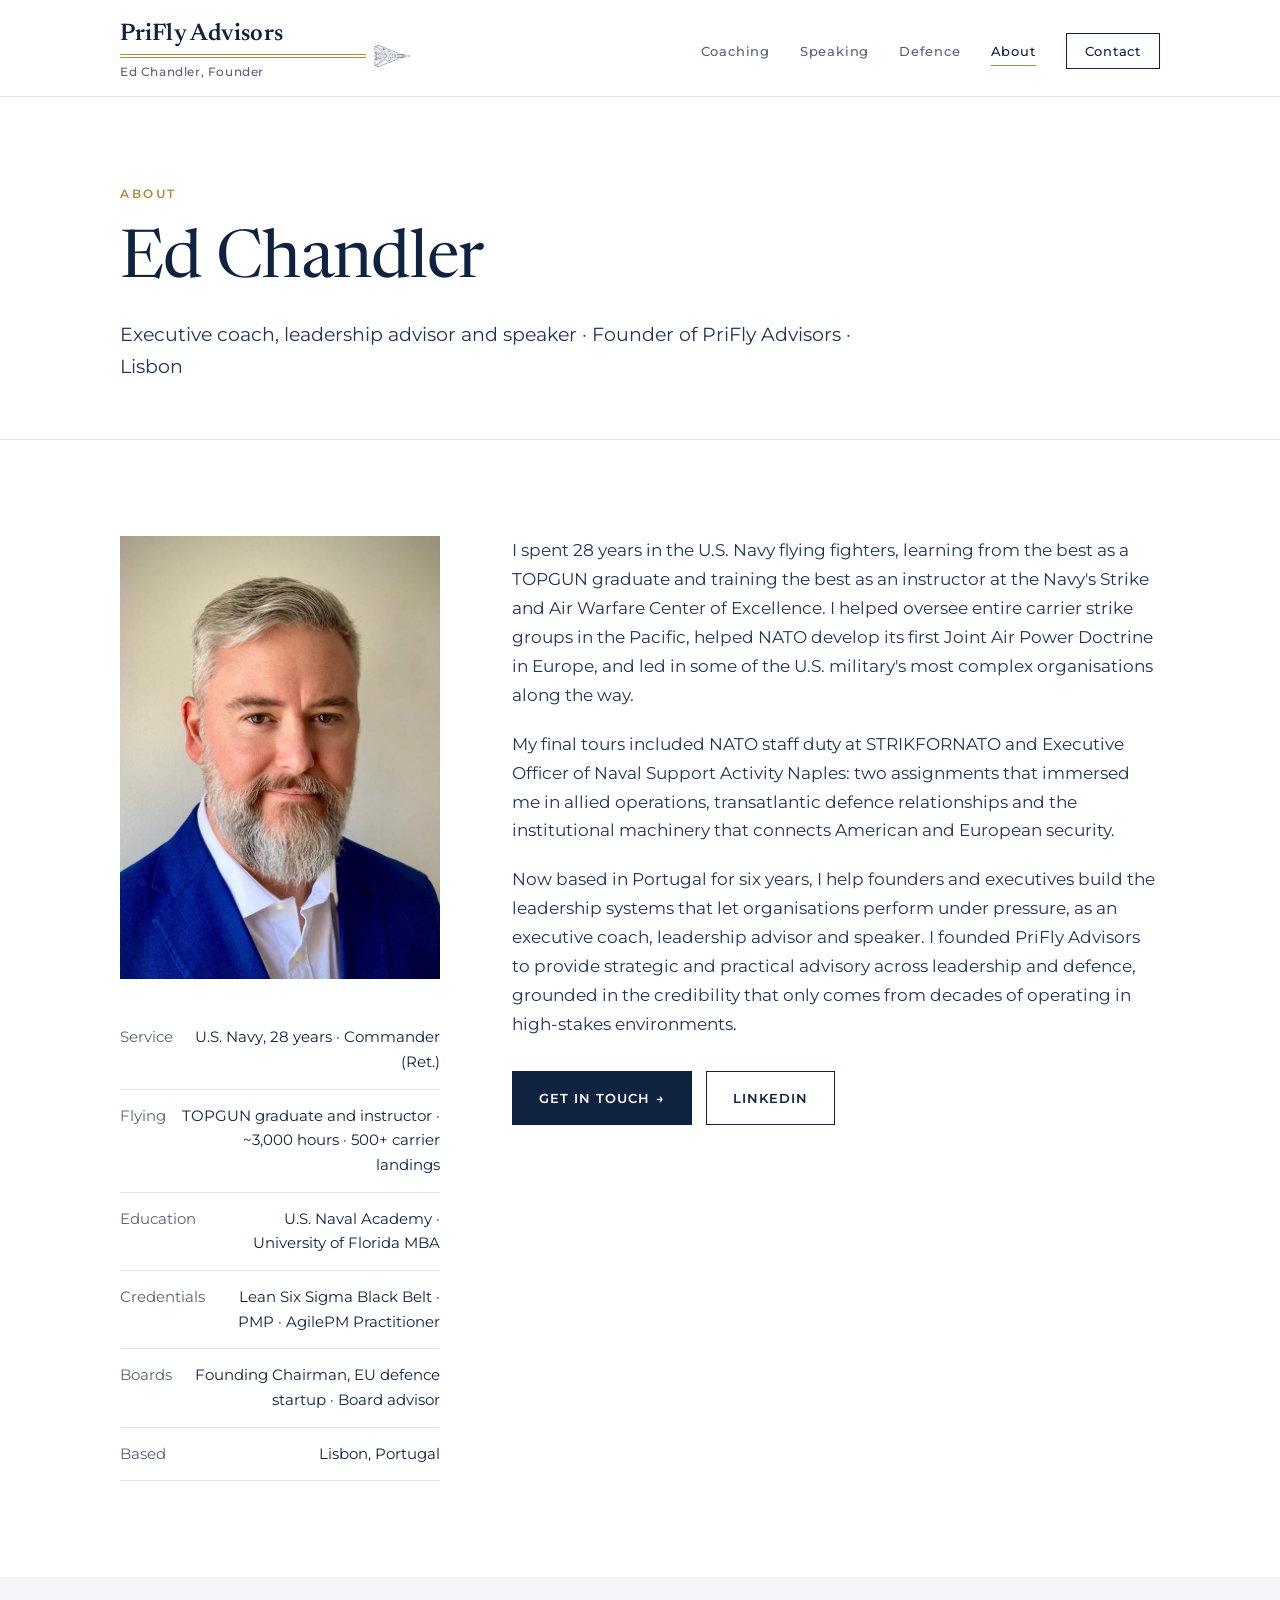
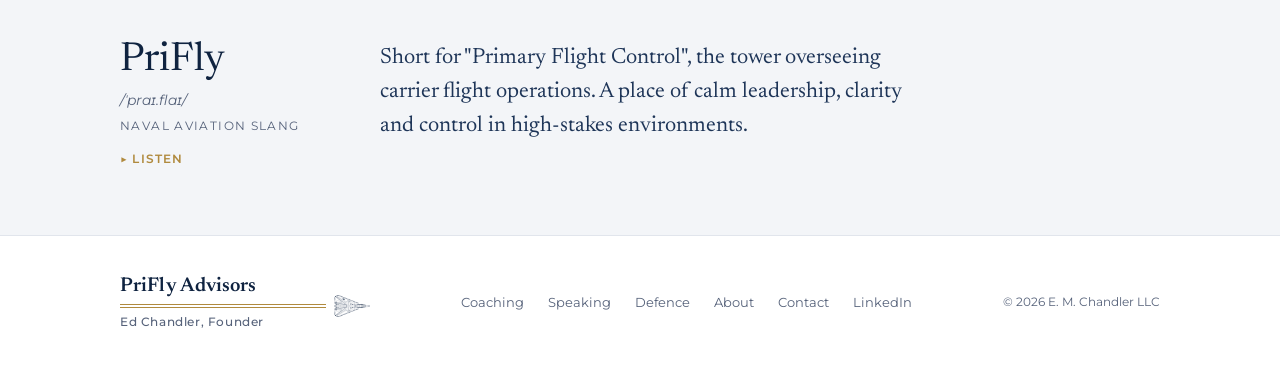
==== about.html @ 36794f00 "Save September 2026 redesign in progress (not live): six pages, build script, styles, images Co-Auth" ====
<!DOCTYPE html>
<html lang="en-GB">
<head><meta charset="UTF-8"><meta name="viewport" content="width=device-width, initial-scale=1.0"><title>About Ed Chandler | PriFly Advisors</title><meta name="description" content="28 years in the U.S. Navy, TOPGUN graduate and instructor, NATO and U.S. Navy leadership in Europe. Now an executive coach and leadership advisor in Lisbon."><link rel="canonical" href="https://priflyadvisors.com/about"><meta property="og:type" content="website"><meta property="og:url" content="https://priflyadvisors.com/about"><meta property="og:title" content="About Ed Chandler | PriFly Advisors"><meta property="og:description" content="28 years in the U.S. Navy, TOPGUN graduate and instructor, NATO and U.S. Navy leadership in Europe. Now an executive coach and leadership advisor in Lisbon."><meta property="og:image" content="https://priflyadvisors.com/images/ed-chandler.jpg"><meta name="twitter:card" content="summary"><link rel="icon" type="image/svg+xml" href="favicon.svg"><link rel="preconnect" href="https://fonts.googleapis.com"><link rel="preconnect" href="https://fonts.gstatic.com" crossorigin><link rel="stylesheet" href="https://fonts.googleapis.com/css2?family=Montserrat:wght@400;500;600&family=Newsreader:ital,opsz,wght@0,6..72,400;0,6..72,500;0,6..72,600;1,6..72,400;1,6..72,500&display=swap"><link rel="stylesheet" href="style.css"></head>
<body>
<header><div class="wrap"><a class="brand" href="index.html" aria-label="PriFly Advisors, Ed Chandler, Founder: home"><span class="firm-top">PriFly Advisors</span><span class="rulebar"><span class="rule2" aria-hidden="true"></span><img src="images/tomcat.png" alt="" width="39" height="24"></span><span class="founder">Ed Chandler, Founder</span></a><nav aria-label="Main"><ul><li><a href="coaching.html">Coaching</a></li><li><a href="speaking.html">Speaking</a></li><li><a href="defence.html">Defence</a></li><li><a href="about.html" aria-current="page">About</a></li><li><a href="contact.html" class="btn-nav">Contact</a></li></ul></nav></div></header>
<main>
<div class="phead"><div class="wrap"><span class="eyebrow">About</span><h1>Ed Chandler</h1><p class="lede">Executive coach, leadership advisor and speaker · Founder of PriFly Advisors · Lisbon</p></div></div>
<section><div class="wrap about-grid">
  <div>
    <figure class="portrait" style="margin-bottom:32px"><img src="images/ed-chandler.jpg" alt="Ed Chandler" width="650" height="900"></figure>
    <ul class="facts">
      <li><span>Service</span><span>U.S. Navy, 28 years · Commander (Ret.)</span></li>
      <li><span>Flying</span><span>TOPGUN graduate and instructor · ~3,000 hours · 500+ carrier landings</span></li>
      <li><span>Education</span><span>U.S. Naval Academy · University of Florida MBA</span></li>
      <li><span>Credentials</span><span>Lean Six Sigma Black Belt · PMP · AgilePM Practitioner</span></li>
      <li><span>Boards</span><span>Founding Chairman, EU defence startup · Board advisor</span></li>
      <li><span>Based</span><span>Lisbon, Portugal</span></li>
    </ul>
  </div>
  <div class="prose">
    <p>I spent 28 years in the U.S. Navy flying fighters, learning from the best as a TOPGUN graduate and training the best as an instructor at the Navy's Strike and Air Warfare Center of Excellence. I helped oversee entire carrier strike groups in the Pacific, helped NATO develop its first Joint Air Power Doctrine in Europe, and led in some of the U.S. military's most complex organisations along the way.</p>
    <p>My final tours included NATO staff duty at STRIKFORNATO and Executive Officer of Naval Support Activity Naples: two assignments that immersed me in allied operations, transatlantic defence relationships and the institutional machinery that connects American and European security.</p>
    <p>Now based in Portugal for six years, I help founders and executives build the leadership systems that let organisations perform under pressure, as an executive coach, leadership advisor and speaker. I founded PriFly Advisors to provide strategic and practical advisory across leadership and defence, grounded in the credibility that only comes from decades of operating in high-stakes environments.</p>
    <div class="actions" style="margin-top:12px"><a class="btn" href="contact.html">Get in touch →</a><a class="btn ghost" href="https://www.linkedin.com/in/edchandler96/" rel="noopener">LinkedIn</a></div>
  </div>
</div></section>
<section class="band tight"><div class="wrap define">
  <div><div class="word">PriFly</div><div class="phon">/ˈpraɪ.flaɪ/</div><div class="src">Naval aviation slang</div>
    <button class="listen" type="button" onclick="document.getElementById('prifly-audio').play()">▶ Listen</button>
    <audio id="prifly-audio" src="https://priflyadvisors.github.io/audio/prifly.mp3" preload="none"></audio></div>
  <p class="mean">Short for "Primary Flight Control", the tower overseeing carrier flight operations. A place of calm leadership, clarity and control in high-stakes environments.</p>
</div></section>

</main>
<footer><div class="wrap"><a class="brand" href="index.html" aria-label="PriFly Advisors, Ed Chandler, Founder: home"><span class="firm-top">PriFly Advisors</span><span class="rulebar"><span class="rule2" aria-hidden="true"></span><img src="images/tomcat.png" alt="" width="39" height="24"></span><span class="founder">Ed Chandler, Founder</span></a><ul><li><a href="coaching.html">Coaching</a></li><li><a href="speaking.html">Speaking</a></li><li><a href="defence.html">Defence</a></li><li><a href="about.html">About</a></li><li><a href="contact.html">Contact</a></li><li><a href="https://www.linkedin.com/in/edchandler96/" rel="noopener">LinkedIn</a></li></ul><small>© 2026 E. M. Chandler LLC</small></div></footer>
</body>
</html>
---- style.css ----
/* Single visual world: white card stock, navy ink, gold rule — taken from Ed's business card. Light only, painted explicitly. */
  :root{
    --paper:#FFFFFF;
    --mist:#F3F5F8;
    --ink:#0F2340;
    --ink-soft:#1E3558;
    --slate:#56627A;
    --gold:#B08A3E;
    --gold-soft:#D9C28F;
    --line:#E1E5EC;
    --display:"Newsreader",Georgia,"Times New Roman",serif;
    --body:"Montserrat","Helvetica Neue",Arial,sans-serif;
    --mark:Copperplate,"Copperplate Gothic Light","Cinzel",Georgia,serif;
    --wrap:1120px;
  }
  *,*::before,*::after{box-sizing:border-box}
  html{scroll-behavior:smooth}
  body{margin:0;background:var(--paper);color:var(--ink);font-family:var(--body);font-size:16px;line-height:1.7;-webkit-font-smoothing:antialiased}
  a{color:inherit}
  :focus-visible{outline:2px solid var(--gold);outline-offset:3px}
  h1,h2,h3{font-family:var(--display);font-weight:400;text-wrap:balance;margin:0;color:var(--ink)}
  h1 em,h2 em{font-style:italic;color:var(--gold)}
  p{margin:0}
  .wrap{max-width:var(--wrap);margin:0 auto;padding:0 40px}

  /* header */
  header{border-bottom:1px solid var(--line);background:var(--paper);position:sticky;top:0;z-index:10}
  header .wrap{display:flex;align-items:center;justify-content:space-between;gap:24px;padding-top:22px;padding-bottom:18px;flex-wrap:wrap}
  .brand{text-decoration:none;display:grid;gap:6px}
  .brand .name{font-family:var(--mark);font-size:24px;letter-spacing:.08em;line-height:1;color:var(--ink)}
  .rule2{display:block;height:4px;border-top:1px solid var(--gold);border-bottom:1px solid var(--gold);width:100%}
  /* Never uppercase "PriFly": all caps hides the pronunciation (PRY-fly). */
  .brand .firm{font-size:13px;font-weight:500;letter-spacing:.04em;color:var(--slate);line-height:1}
  nav ul{list-style:none;margin:0;padding:0;display:flex;gap:30px;align-items:center;flex-wrap:wrap}
  nav a{text-decoration:none;font-size:13px;font-weight:500;letter-spacing:.06em;color:var(--slate);padding:6px 0;border-bottom:1px solid transparent;transition:color .2s,border-color .2s}
  nav a:hover{color:var(--ink)}
  nav a[aria-current="page"]{color:var(--ink);border-bottom-color:var(--gold)}
  nav a.btn-nav{border:1px solid var(--ink);padding:9px 18px;color:var(--ink)}
  nav a.btn-nav:hover,nav a.btn-nav[aria-current="page"]{background:var(--ink);color:var(--paper);border-color:var(--ink)}

  /* shared type */
  .eyebrow{font-size:11.5px;font-weight:600;letter-spacing:.22em;text-transform:uppercase;color:var(--gold)}
  .lede{font-size:19px;line-height:1.7;color:var(--ink-soft);max-width:60ch}
  .muted{color:var(--slate)}
  .btn{display:inline-flex;align-items:center;gap:10px;font-family:var(--body);font-size:13px;font-weight:600;letter-spacing:.08em;text-transform:uppercase;text-decoration:none;padding:15px 26px;border:1px solid var(--ink);background:var(--ink);color:var(--paper);cursor:pointer;transition:background .2s,color .2s}
  .btn:hover{background:var(--ink-soft)}
  .btn.ghost{background:transparent;color:var(--ink)}
  .btn.ghost:hover{background:var(--mist)}
  .actions{display:flex;gap:14px;flex-wrap:wrap}
  section{padding:96px 0}
  section.tight{padding:64px 0}
  .band{background:var(--mist)}
  .sec-head{display:grid;gap:16px;margin-bottom:48px;max-width:720px}
  .sec-head h2{font-size:clamp(30px,3.4vw,42px);line-height:1.15}}
  @media (prefers-reduced-motion:reduce){html{scroll-behavior:auto}*{transition:none!important}}

  /* home hero */
  .hero{padding:80px 0 72px}
  .hero .wrap{display:grid;grid-template-columns:1.25fr .75fr;gap:72px;align-items:center}
  .hero-text{display:grid;gap:26px}
  .hero h1{font-size:clamp(46px,6.2vw,80px);line-height:1.02;letter-spacing:-.015em}
  .portrait{margin:0;display:grid;gap:12px}
  .portrait img{width:100%;aspect-ratio:13/18;object-fit:cover;display:block;background:var(--mist)}
  .portrait figcaption{display:flex;justify-content:space-between;gap:12px;font-size:12px;color:var(--slate);letter-spacing:.04em;border-top:1px solid var(--gold);padding-top:10px}

  /* credentials strip */
  .creds{border-top:1px solid var(--line);border-bottom:1px solid var(--line)}
  .creds ul{list-style:none;margin:0;padding:0;display:grid;grid-template-columns:repeat(4,1fr)}
  .creds li{padding:28px 24px;display:grid;gap:4px;border-left:1px solid var(--line)}
  .creds li:first-child{border-left:0;padding-left:0}
  .creds .num{font-family:var(--display);font-size:38px;line-height:1.1;font-variant-numeric:tabular-nums lining-nums;color:var(--ink)}
  .creds .lbl{font-size:12px;letter-spacing:.06em;color:var(--slate)}

  /* the index of practices — the one bold move */
  .index{list-style:none;margin:0;padding:0;border-top:1px solid var(--ink)}
  .index li{border-bottom:1px solid var(--line)}
  .index a{display:grid;grid-template-columns:220px 1fr auto;gap:40px;align-items:baseline;padding:40px 0;text-decoration:none;position:relative}
  .index a::after{content:"";position:absolute;left:0;bottom:-1px;height:1px;width:0;background:var(--gold);transition:width .45s ease}
  .index a:hover::after,.index a:focus-visible::after{width:100%}
  .index .area{font-size:11.5px;font-weight:600;letter-spacing:.22em;text-transform:uppercase;color:var(--gold);padding-top:10px}
  .index .big{font-family:var(--display);font-size:clamp(28px,3.4vw,44px);line-height:1.12;color:var(--ink);text-wrap:balance}
  .index .sub{display:block;font-family:var(--body);font-size:15px;line-height:1.7;color:var(--slate);margin-top:14px;max-width:58ch}
  .index .go{font-size:13px;font-weight:600;letter-spacing:.08em;text-transform:uppercase;color:var(--ink);white-space:nowrap;transition:transform .3s}
  .index a:hover .go{transform:translateX(6px)}
  .index li:first-child .big{font-size:clamp(32px,4vw,52px)}

  /* thesis */
  .thesis{display:grid;grid-template-columns:220px 1fr;gap:40px}
  .thesis blockquote{margin:0;font-family:var(--display);font-style:italic;font-size:clamp(26px,3vw,38px);line-height:1.3;color:var(--ink);max-width:28ch}
  .thesis cite{display:block;margin-top:22px;font-style:normal;font-family:var(--body);font-size:13px;letter-spacing:.06em;color:var(--slate)}

  /* prifly definition */
  .define{display:grid;grid-template-columns:220px 1fr;gap:40px;align-items:start}
  .define .word{font-family:var(--display);font-size:40px;line-height:1}
  .define .phon{font-size:14px;color:var(--slate);font-style:italic;margin-top:8px}
  .define .src{font-size:11.5px;letter-spacing:.12em;text-transform:uppercase;color:var(--slate);margin-top:4px}
  .define .mean{font-family:var(--display);font-size:22px;line-height:1.55;color:var(--ink-soft);max-width:46ch}
  .define .listen{margin-top:14px;background:none;border:0;padding:0;font:600 12px var(--body);letter-spacing:.1em;text-transform:uppercase;color:var(--gold);cursor:pointer}

  /* contact band */
  .cta .wrap{display:grid;grid-template-columns:1fr auto;gap:40px;align-items:end}
  .cta h2{font-size:clamp(36px,4.4vw,56px);line-height:1.05}
  .cta p{margin-top:16px}

  /* inner page head */
  .phead{padding:88px 0 56px;border-bottom:1px solid var(--line)}
  .phead .wrap{display:grid;gap:22px}
  .phead h1{font-size:clamp(40px,5.2vw,68px);line-height:1.05;letter-spacing:-.01em;max-width:18ch}
  .crumb{font-size:12px;color:var(--slate);letter-spacing:.04em}
  .crumb a{text-decoration:none;border-bottom:1px solid var(--line)}

  /* grids */
  .cols3{display:grid;grid-template-columns:repeat(3,1fr);gap:48px}
  .cols2{display:grid;grid-template-columns:repeat(2,1fr);gap:0;border-top:1px solid var(--line)}
  .cols3 h3,.cols2 h3{font-size:25px;line-height:1.25;margin-bottom:10px}
  .cols3 > div{border-top:1px solid var(--gold);padding-top:20px}
  .cols2 > div{padding:36px 40px 36px 0;border-bottom:1px solid var(--line)}
  .cols2 > div:nth-child(even){padding-left:40px;padding-right:0;border-left:1px solid var(--line)}
  .cols3 p,.cols2 p{color:var(--slate);font-size:15.5px}

  .signs{list-style:none;margin:0;padding:0;display:grid;gap:0;max-width:760px}
  .signs li{display:grid;grid-template-columns:28px 1fr;gap:14px;padding:18px 0;border-bottom:1px solid var(--line);font-size:17px;color:var(--ink-soft)}
  .signs li::before{content:"";width:14px;height:5px;border-top:1px solid var(--gold);border-bottom:1px solid var(--gold);margin-top:12px}

  .split{display:grid;grid-template-columns:220px 1fr;gap:40px}
  .prose{display:grid;gap:20px;max-width:64ch;font-size:17px;color:var(--ink-soft)}

  /* talk */
  .talk{display:grid;grid-template-columns:220px 1fr;gap:40px;border-top:1px solid var(--ink);padding-top:36px}
  .talk h3{font-size:clamp(32px,3.6vw,46px);line-height:1.08}
  .talk .subt{font-family:var(--display);font-style:italic;font-size:22px;color:var(--gold);margin:10px 0 22px;line-height:1.35}
  .talk p{max-width:62ch;color:var(--ink-soft);font-size:17px}

  .dates{width:100%;border-collapse:collapse;font-size:15px}
  .dates td{padding:18px 0;border-bottom:1px solid var(--line);vertical-align:baseline}
  .dates td:first-child{width:220px;font-variant-numeric:tabular-nums;color:var(--slate);font-size:13.5px;letter-spacing:.04em}
  .dates td:last-child{text-align:right;color:var(--slate);font-size:13.5px}
  .dates strong{font-family:var(--display);font-weight:400;font-size:22px;color:var(--ink)}
  .table-scroll{overflow-x:auto}

  .kit{display:grid;grid-template-columns:260px 1fr;gap:48px;align-items:start}
  .kit img{width:100%;aspect-ratio:13/18;object-fit:cover;display:block}
  .kit .bio{font-size:15.5px;color:var(--ink-soft);max-width:66ch;border-left:1px solid var(--gold);padding-left:24px}
  .kit .meta{margin-top:18px;font-size:12.5px;color:var(--slate);letter-spacing:.03em}

  /* about */
  .facts{list-style:none;margin:0;padding:0;display:grid;gap:0}
  .facts li{display:flex;justify-content:space-between;gap:16px;padding:14px 0;border-bottom:1px solid var(--line);font-size:14.5px}
  .facts span:first-child{color:var(--slate)}
  .facts span:last-child{text-align:right}
  .about-grid{display:grid;grid-template-columns:320px 1fr;gap:72px;align-items:start}

  /* contact form */
  .form{display:grid;gap:18px;max-width:640px}
  .form .row{display:grid;grid-template-columns:1fr 1fr;gap:18px}
  .form label{display:grid;gap:8px;font-size:11.5px;font-weight:600;letter-spacing:.16em;text-transform:uppercase;color:var(--slate)}
  .form input,.form textarea,.form select{font:400 16px var(--body);color:var(--ink);background:var(--paper);border:1px solid var(--line);border-bottom-color:var(--ink);padding:13px 14px;border-radius:0;letter-spacing:0;text-transform:none}
  .form input:focus,.form textarea:focus,.form select:focus{outline:none;border-color:var(--gold)}
  .form textarea{min-height:130px;resize:vertical}
  .note{font-size:13px;color:var(--slate)}

  footer{border-top:1px solid var(--line);padding:40px 0 48px;margin-top:0}
  footer .wrap{display:flex;justify-content:space-between;gap:24px;flex-wrap:wrap;align-items:center}
  footer .brand .name{font-size:17px}
  footer ul{list-style:none;margin:0;padding:0;display:flex;gap:24px;flex-wrap:wrap}
  footer a{text-decoration:none;font-size:13px;color:var(--slate)}
  footer a:hover{color:var(--ink)}
  footer small{font-size:12px;color:var(--slate)}

  @media (max-width:900px){
    .wrap{padding:0 22px}
    header .wrap{padding-top:16px;padding-bottom:12px}
    nav ul{gap:18px}
    .hero{padding:48px 0}
    .hero .wrap,.cta .wrap,.about-grid,.kit{grid-template-columns:1fr;gap:40px}
    .portrait{max-width:340px}
    .creds ul{grid-template-columns:1fr 1fr}
    .creds li{padding:22px 16px;border-left:0;border-top:1px solid var(--line)}
    .creds li:nth-child(-n+2){border-top:0}
    .creds li:nth-child(odd){padding-left:0}
    .index a,.thesis,.define,.split,.talk{grid-template-columns:1fr;gap:12px}
    .index a{padding:30px 0}
    .index .area{padding-top:0}
    .cols3{grid-template-columns:1fr;gap:32px}
    .cols2{grid-template-columns:1fr}
    .cols2 > div,.cols2 > div:nth-child(even){padding:28px 0;border-left:0}
    .form .row{grid-template-columns:1fr}
    section{padding:64px 0}
    .phead{padding:56px 0 40px}
    .dates td:first-child{width:120px}
  }

  /* added for the live site */
  .areas{display:grid;gap:0;border-top:1px solid var(--ink)}
  .areas > div{display:grid;grid-template-columns:200px 1fr 1fr;gap:32px;padding:22px 0;border-bottom:1px solid var(--line)}
  .areas h3{font-size:22px;line-height:1.3}
  .areas p{color:var(--slate);font-size:15.5px}
  .areas .get{color:var(--ink-soft)}
  .areas .hd{padding:10px 0;border-bottom:1px solid var(--line)}
  .areas .hd span{font-size:11px;font-weight:600;letter-spacing:.16em;text-transform:uppercase;color:var(--slate)}
  .steps{list-style:none;margin:0;padding:0;display:grid;gap:0;counter-reset:s;border-top:1px solid var(--ink)}
  .steps > li{display:grid;grid-template-columns:56px 1fr;gap:18px;padding:26px 0;border-bottom:1px solid var(--line);counter-increment:s}
  .steps > li::before{content:counter(s);font-family:var(--display);font-size:34px;line-height:1;color:var(--gold)}
  .steps h3{font-size:24px;margin-bottom:6px}
  .steps .price{font-family:var(--body);font-size:13px;font-weight:600;letter-spacing:.06em;color:var(--gold);margin-left:10px;white-space:nowrap}
  .steps p,.steps li li{color:var(--ink-soft);font-size:16.5px}
  .steps ul{margin:10px 0 0;padding-left:18px;display:grid;gap:6px}
  .notes{display:grid;grid-template-columns:1fr 1fr;gap:40px;margin-top:40px}
  .notes > div{border-top:1px solid var(--gold);padding-top:16px}
  .notes h3{font-size:21px;margin-bottom:8px}
  .notes p{color:var(--slate);font-size:15.5px}
  .form .hint{font-size:12px;font-weight:400;letter-spacing:0;text-transform:none;color:var(--slate)}
  @media (max-width:900px){.areas > div{grid-template-columns:1fr;gap:6px}.notes{grid-template-columns:1fr;gap:24px}}

  /* ---- Review 1 (2026-09-14): brand lock-up, hero, quote, doors ---- */
  .brand{gap:7px}
  .brand .firm-top{font-family:var(--display);font-weight:600;font-size:25px;line-height:1;color:var(--ink);letter-spacing:.005em}
  .brand .rulebar{display:flex;align-items:center;gap:10px}
  .brand .rulebar .rule2{flex:1;min-width:120px}
  .brand .rulebar img{height:24px;width:auto;display:block}
  .brand .founder{font-size:12px;font-weight:500;letter-spacing:.05em;color:var(--slate);line-height:1}
  footer .brand .firm-top{font-size:20px}
  .hero{padding:72px 0 64px}
  .hero .wrap{grid-template-columns:1.45fr .55fr;gap:64px;align-items:center}
  .hero h1{font-size:clamp(42px,5.4vw,70px)}
  .hero .portrait{max-width:300px;justify-self:end;width:100%}
  .hero .portrait img{aspect-ratio:4/5}
  .quote-band{background:var(--ink);color:var(--paper);padding:56px 0}
  .quote-band blockquote{margin:0;font-family:var(--display);font-style:italic;font-size:clamp(28px,3.4vw,44px);line-height:1.2;color:var(--paper);max-width:24ch}
  .quote-band cite{display:block;margin-top:18px;font-style:normal;font-size:13px;letter-spacing:.06em;color:var(--gold-soft)}
  .index a{grid-template-columns:minmax(200px,300px) 1fr auto;align-items:center;gap:40px;padding:34px 0}
  .index .client{font-family:var(--display);font-size:clamp(24px,2.5vw,32px);line-height:1.15;color:var(--ink);text-wrap:balance}
  .index .desc{font-size:16px;line-height:1.6;color:var(--slate);max-width:48ch}
  .sec-head h2{font-size:clamp(30px,3.2vw,40px)}
  @media (max-width:900px){
    .hero .portrait{justify-self:start;max-width:240px}
    .index a{grid-template-columns:1fr;gap:8px;padding:26px 0}
  }

  /* ---- Review 1b: image sizing, tighter brand lock-up, photo row ---- */
  .portrait img,.kit img{height:auto}                 /* the width/height attributes were fixing the height */
  .hero .wrap{grid-template-columns:1fr auto;align-items:center}
  .hero .portrait{width:240px;max-width:240px}         /* 240 × 300: the height of the headline-to-buttons block */
  .hero .portrait img{aspect-ratio:4/5}
  .brand{gap:3px}
  .brand .firm-top{font-size:24px;line-height:1.05}
  .brand .rulebar{width:290px;gap:8px;height:12px}     /* longer rule; Tomcat sits out to the right without adding height */
  .brand .rulebar img{height:22px;margin:-5px 0}
  .brand .founder{line-height:1.1}
  footer .brand .rulebar{width:250px}
  .photos{padding:56px 0 8px}
  .photo-row{display:grid;grid-template-columns:repeat(3,1fr);gap:24px}
  .photo-row figure{margin:0;display:grid;gap:12px}
  .photo-row img,.photo-row .ph{width:100%;aspect-ratio:4/3;object-fit:cover;display:block}
  .photo-row .ph{background:var(--mist);border:1px dashed var(--line);display:grid;place-items:center;font-size:12px;letter-spacing:.08em;color:var(--slate)}
  .photo-row figcaption{font-size:12px;font-weight:600;letter-spacing:.14em;text-transform:uppercase;color:var(--ink)}
  @media (max-width:900px){
    .hero .wrap{grid-template-columns:1fr}
    .hero .portrait{width:200px}
    .photo-row{grid-template-columns:1fr}
    .brand .rulebar{width:220px}
  }

  /* ---- Coaching fixes: image beside the page headline, confidentiality line ---- */
  .phead-grid{display:grid;grid-template-columns:1fr 240px;column-gap:64px;align-items:center}
  .phead-text{display:grid;gap:22px}
  .phead-img{margin:0}
  .phead-img img,.phead-img .ph{width:100%;aspect-ratio:4/5;object-fit:cover;display:block}
  .phead-img .ph{background:var(--mist);border:1px dashed var(--line);display:grid;place-items:center;font-size:12px;letter-spacing:.08em;color:var(--slate)}
  .confid{margin-top:28px;font-size:16px;color:var(--ink-soft);max-width:64ch}
  @media (max-width:900px){.phead-grid{grid-template-columns:1fr;row-gap:28px}.phead-img{max-width:220px}}

  /* ---- Coaching review 1: growth graphic, proof list ---- */
  .growth{margin:44px 0 0;display:grid;grid-template-columns:300px 1fr;grid-template-areas:"c r" "c f";column-gap:48px;row-gap:18px;align-items:center}
  .growth canvas{grid-area:c;width:100%;aspect-ratio:1;display:block}
  .growth-read{grid-area:r;display:flex;gap:44px;align-self:end}
  .growth-read .n{display:block;font-family:var(--display);font-size:52px;line-height:1;color:var(--ink);font-variant-numeric:tabular-nums lining-nums}
  .growth-read .l{font-size:12px;font-weight:600;letter-spacing:.12em;text-transform:uppercase;color:var(--slate)}
  .growth figcaption{grid-area:f;align-self:start;font-size:16px;color:var(--ink-soft);max-width:52ch}
  .growth figcaption .src{display:block;margin-top:10px;font-size:12px;color:var(--slate)}
  .proof{margin:0;padding-left:18px;display:grid;gap:8px}
  .certs{font-size:13px;font-weight:600;letter-spacing:.04em;color:var(--gold)}
  .cta{border-top:1px solid var(--line)}
  @media (max-width:900px){.growth{grid-template-columns:1fr;grid-template-areas:"c" "r" "f"}.growth canvas{max-width:280px}}

  /* ---- Growth graphic, static (Ed): 10 people | explanation | 20 people ---- */
  .growth{display:grid;grid-template-columns:220px 1fr 220px;grid-template-areas:none;column-gap:44px;align-items:center;margin:44px 0 0}
  .g-fig{margin:0;display:grid;gap:10px;justify-items:center}
  .g-fig svg{width:100%;height:auto;display:block}
  .g-fig figcaption{font-size:14px;color:var(--ink-soft);text-align:center}
  .g-fig figcaption strong{color:var(--ink)}
  .growth .links line{stroke:var(--ink);stroke-opacity:.22;stroke-width:.7}
  .growth .people circle,.growth .people path{fill:var(--ink)}
  .growth .people .halo{fill:var(--paper)}
  .g-text p{font-size:17px;color:var(--ink-soft);text-align:center;max-width:36ch;margin:0 auto}
  .g-text .src{margin-top:12px;font-size:12px;color:var(--slate)}
  @media (max-width:900px){.growth{grid-template-columns:1fr 1fr;row-gap:24px}.g-text{grid-column:1 / -1;grid-row:2}}

  /* ---- Growth graphic sizing fix: diagrams were shrinking to a default size ---- */
  .growth{grid-template-columns:minmax(220px,300px) 1fr minmax(220px,300px)}
  .g-fig{justify-items:stretch;width:100%}
  .g-fig svg{width:100%;max-width:300px;margin:0 auto}
  .g-fig figcaption{text-align:center}

  /* ---- Growth graphic: plain block layout so the diagram takes the column's full width ---- */
  .g-fig{display:block;width:100%;margin:0}
  .g-fig svg{display:block;width:100%;max-width:280px;height:auto;margin:0 auto 12px}
  .growth{align-items:start}
  .g-text{align-self:center}

  /* ---- Growth graphic: single statement between the diagrams ---- */
  .g-text .g-big{font-family:var(--display);font-size:clamp(24px,2.4vw,32px);line-height:1.25;color:var(--ink);text-align:center;max-width:18ch;margin:0 auto}

  /* ---- Coaching: wider Why me; What I look at + How we work together side by side ---- */
  .prose-wide{max-width:none}
  .two-col{display:grid;grid-template-columns:1fr 1.35fr;gap:64px;align-items:start}
  .two-col .sec-head{margin-bottom:28px}
  .asks{max-width:none}
  .asks li{font-size:17px}
  @media (max-width:900px){.two-col{grid-template-columns:1fr;gap:48px}}

  /* ---- Two-column section: matching top rule on the questions; tighter gap before the closing ---- */
  .asks{border-top:1px solid var(--ink)}
  section.tight-bottom{padding-bottom:40px}
  section.cta:not(.band){padding:56px 0}

  /* ---- No rule under the last step: the section break already does that job ---- */
  .steps > li:last-child{border-bottom:0;padding-bottom:0}
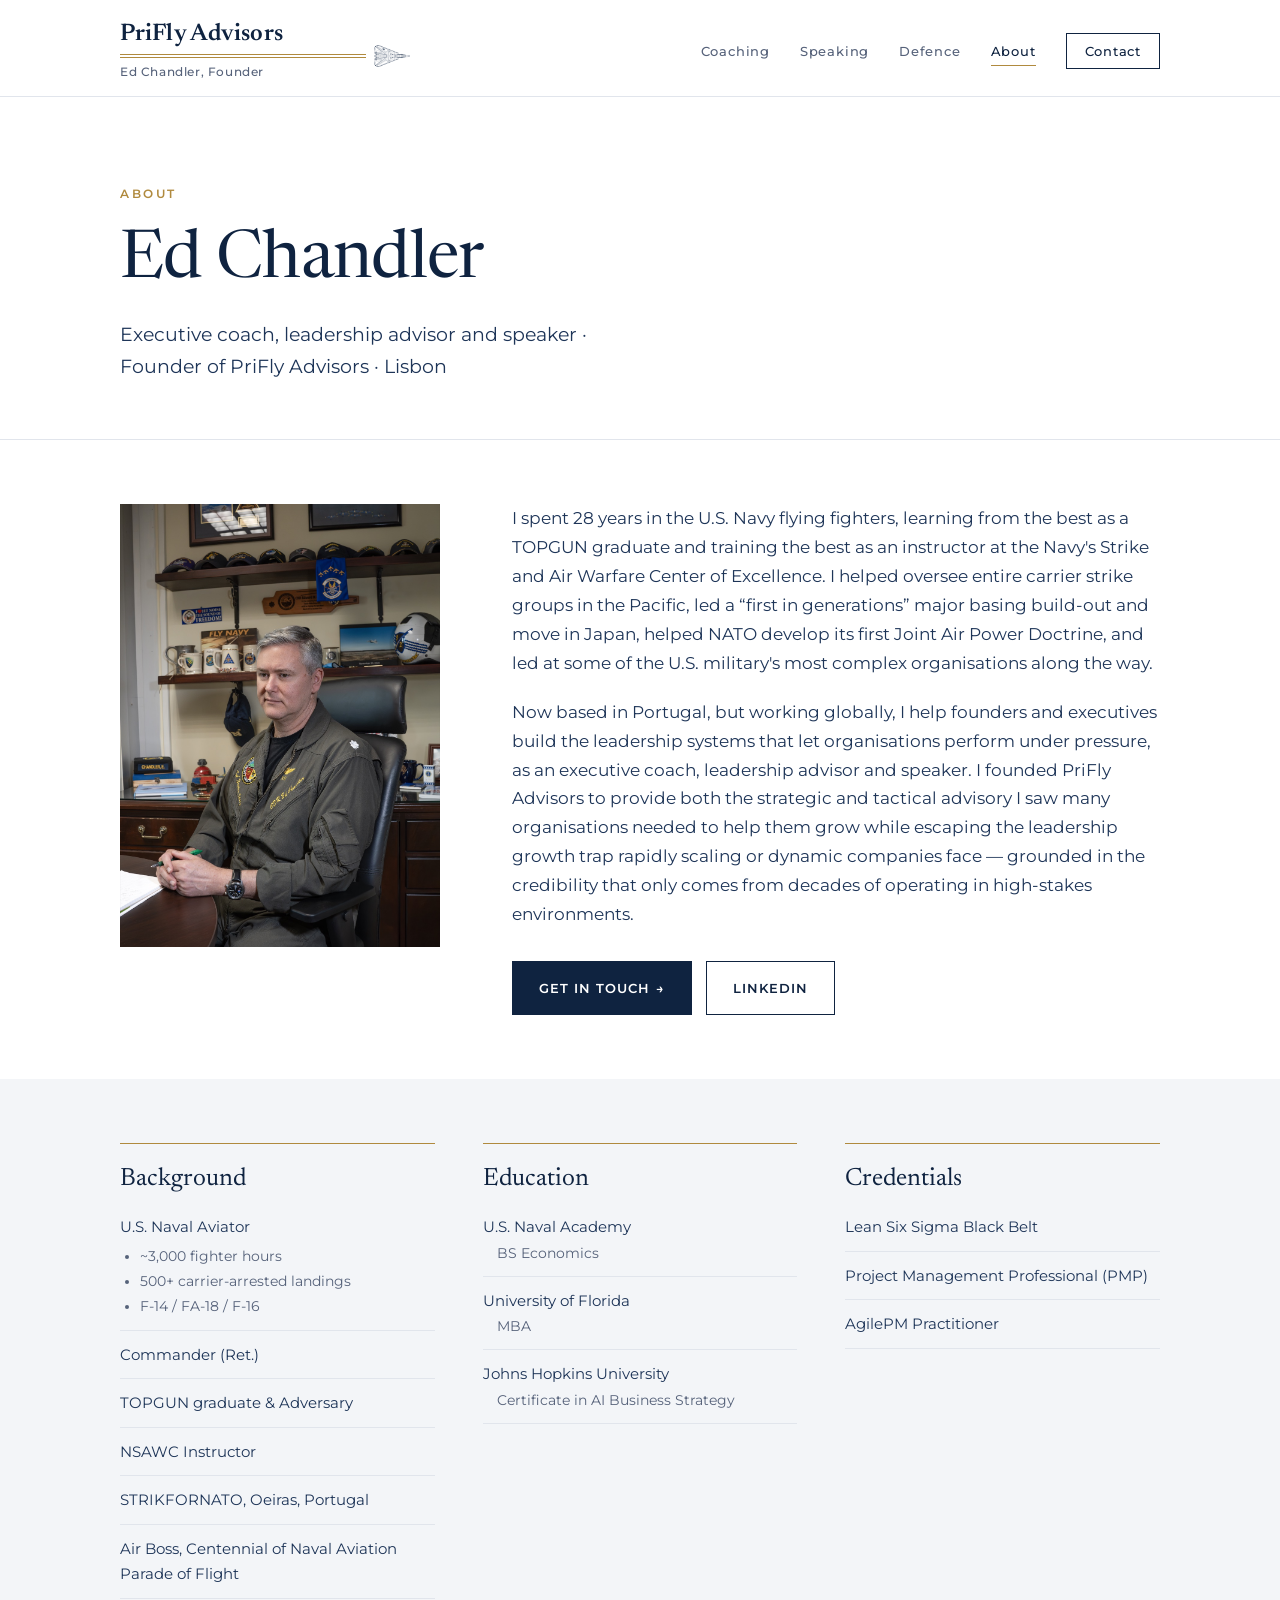
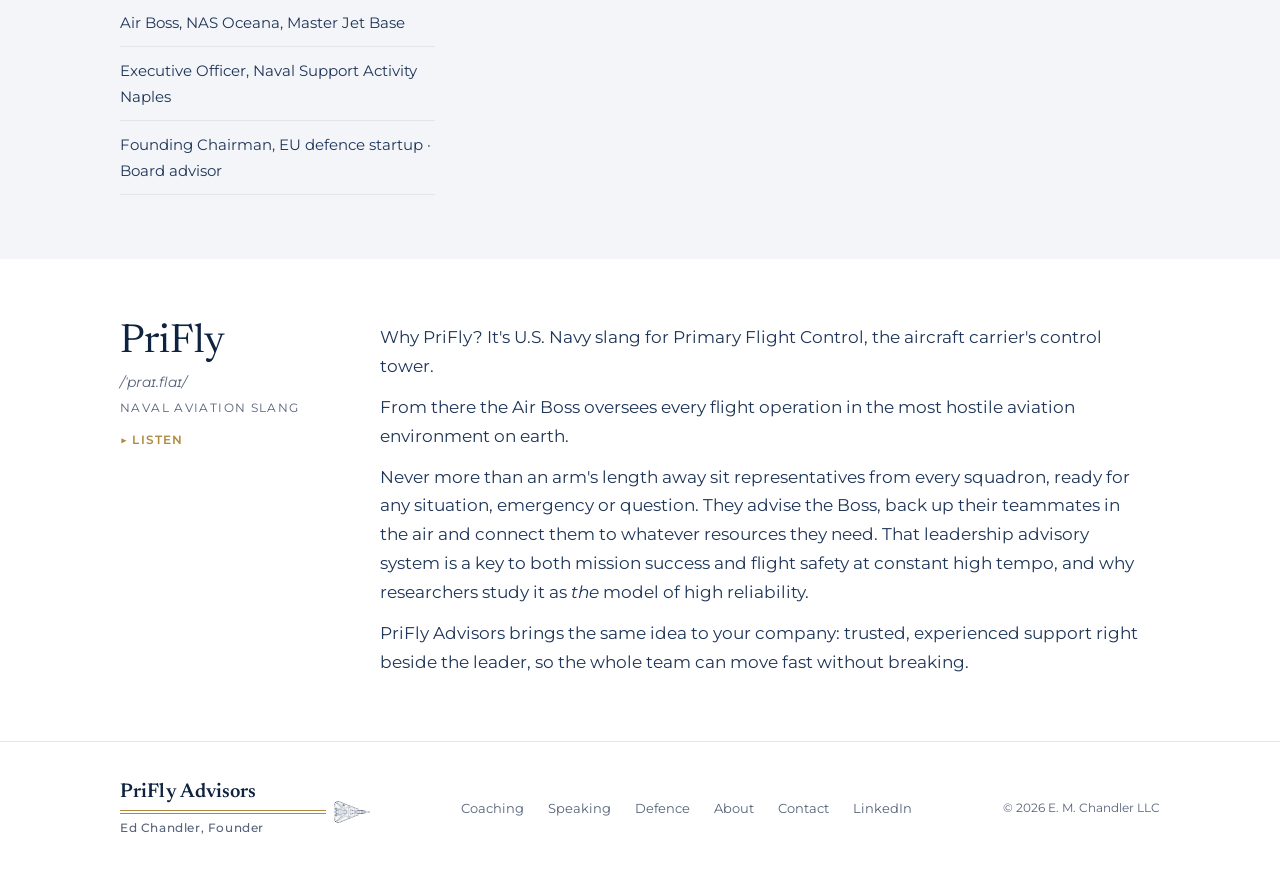
==== commit c1cbc7a2: "About page and site photos: Ed's review About: Ed's two paragraphs, facts as Background / Education " ====
--- a/about.html
+++ b/about.html
@@ -4,31 +4,50 @@
 <body>
 <header><div class="wrap"><a class="brand" href="index.html" aria-label="PriFly Advisors, Ed Chandler, Founder: home"><span class="firm-top">PriFly Advisors</span><span class="rulebar"><span class="rule2" aria-hidden="true"></span><img src="images/tomcat.png" alt="" width="39" height="24"></span><span class="founder">Ed Chandler, Founder</span></a><nav aria-label="Main"><ul><li><a href="coaching.html">Coaching</a></li><li><a href="speaking.html">Speaking</a></li><li><a href="defence.html">Defence</a></li><li><a href="about.html" aria-current="page">About</a></li><li><a href="contact.html" class="btn-nav">Contact</a></li></ul></nav></div></header>
 <main>
-<div class="phead"><div class="wrap"><span class="eyebrow">About</span><h1>Ed Chandler</h1><p class="lede">Executive coach, leadership advisor and speaker · Founder of PriFly Advisors · Lisbon</p></div></div>
-<section><div class="wrap about-grid">
+<div class="phead"><div class="wrap"><span class="eyebrow">About</span><h1>Ed Chandler</h1><p class="lede"><span class="nw">Executive coach, leadership advisor and speaker</span> · <span class="nw">Founder of PriFly Advisors · Lisbon</span></p></div></div>
+<section class="tight"><div class="wrap about-grid">
   <div>
-    <figure class="portrait" style="margin-bottom:32px"><img src="images/ed-chandler.jpg" alt="Ed Chandler" width="650" height="900"></figure>
-    <ul class="facts">
-      <li><span>Service</span><span>U.S. Navy, 28 years · Commander (Ret.)</span></li>
-      <li><span>Flying</span><span>TOPGUN graduate and instructor · ~3,000 hours · 500+ carrier landings</span></li>
-      <li><span>Education</span><span>U.S. Naval Academy · University of Florida MBA</span></li>
-      <li><span>Credentials</span><span>Lean Six Sigma Black Belt · PMP · AgilePM Practitioner</span></li>
-      <li><span>Boards</span><span>Founding Chairman, EU defence startup · Board advisor</span></li>
-      <li><span>Based</span><span>Lisbon, Portugal</span></li>
-    </ul>
+    <figure class="portrait"><img src="images/ed-chandler-navy-career-desk.jpg" alt="Ed Chandler at his desk, with plaques and photos from his Navy career on the wall behind him"></figure>
   </div>
   <div class="prose">
-    <p>I spent 28 years in the U.S. Navy flying fighters, learning from the best as a TOPGUN graduate and training the best as an instructor at the Navy's Strike and Air Warfare Center of Excellence. I helped oversee entire carrier strike groups in the Pacific, helped NATO develop its first Joint Air Power Doctrine in Europe, and led in some of the U.S. military's most complex organisations along the way.</p>
-    <p>My final tours included NATO staff duty at STRIKFORNATO and Executive Officer of Naval Support Activity Naples: two assignments that immersed me in allied operations, transatlantic defence relationships and the institutional machinery that connects American and European security.</p>
-    <p>Now based in Portugal for six years, I help founders and executives build the leadership systems that let organisations perform under pressure, as an executive coach, leadership advisor and speaker. I founded PriFly Advisors to provide strategic and practical advisory across leadership and defence, grounded in the credibility that only comes from decades of operating in high-stakes environments.</p>
+    <p>I spent 28 years in the U.S. Navy flying fighters, learning from the best as a TOPGUN graduate and training the best as an instructor at the Navy's Strike and Air Warfare Center of Excellence. I helped oversee entire carrier strike groups in the Pacific, led a “first in generations” major basing build-out and move in Japan, helped NATO develop its first Joint Air Power Doctrine, and led at some of the U.S. military's most complex organisations along the way.</p>
+    <p>Now based in Portugal, but working globally, I help founders and executives build the leadership systems that let organisations perform under pressure, as an executive coach, leadership advisor and speaker. I founded PriFly Advisors to provide both the strategic and tactical advisory I saw many organisations needed to help them grow while escaping the leadership growth trap rapidly scaling or dynamic companies face — grounded in the credibility that only comes from decades of operating in high-stakes environments.</p>
     <div class="actions" style="margin-top:12px"><a class="btn" href="contact.html">Get in touch →</a><a class="btn ghost" href="https://www.linkedin.com/in/edchandler96/" rel="noopener">LinkedIn</a></div>
   </div>
 </div></section>
-<section class="band tight"><div class="wrap define">
+<section class="band tight"><div class="wrap cols3 bio-facts">
+  <div><h3>Background</h3><ul class="cred">
+    <li>U.S. Naval Aviator<ul><li>~3,000 fighter hours</li><li>500+ carrier-arrested landings</li><li>F-14 / FA-18 / F-16</li></ul></li>
+    <li>Commander (Ret.)</li>
+    <li>TOPGUN graduate &amp; Adversary</li>
+    <li>NSAWC Instructor</li>
+    <li>STRIKFORNATO, Oeiras, Portugal</li>
+    <li>Air Boss, Centennial of Naval Aviation Parade of Flight</li>
+    <li>Air Boss, NAS Oceana, Master Jet Base</li>
+    <li>Executive Officer, Naval Support Activity Naples</li>
+    <li>Founding Chairman, EU defence startup · Board advisor</li>
+  </ul></div>
+  <div><h3>Education</h3><ul class="cred">
+    <li>U.S. Naval Academy<span class="sub">BS Economics</span></li>
+    <li>University of Florida<span class="sub">MBA</span></li>
+    <li>Johns Hopkins University<span class="sub">Certificate in AI Business Strategy</span></li>
+  </ul></div>
+  <div><h3>Credentials</h3><ul class="cred">
+    <li>Lean Six Sigma Black Belt</li>
+    <li>Project Management Professional (PMP)</li>
+    <li>AgilePM Practitioner</li>
+  </ul></div>
+</div></section>
+<section class="tight"><div class="wrap define">
   <div><div class="word">PriFly</div><div class="phon">/ˈpraɪ.flaɪ/</div><div class="src">Naval aviation slang</div>
     <button class="listen" type="button" onclick="document.getElementById('prifly-audio').play()">▶ Listen</button>
     <audio id="prifly-audio" src="https://priflyadvisors.github.io/audio/prifly.mp3" preload="none"></audio></div>
-  <p class="mean">Short for "Primary Flight Control", the tower overseeing carrier flight operations. A place of calm leadership, clarity and control in high-stakes environments.</p>
+  <div class="mean why">
+    <p>Why PriFly? It's U.S. Navy slang for Primary Flight Control, the aircraft carrier's control tower.</p>
+    <p>From there the Air Boss oversees every flight operation in the most hostile aviation environment on earth.</p>
+    <p>Never more than an arm's length away sit representatives from every squadron, ready for any situation, emergency or question. They advise the Boss, back up their teammates in the air and connect them to whatever resources they need. That leadership advisory system is a key to both mission success and flight safety at constant high tempo, and why researchers study it as <em>the</em> model of high reliability.</p>
+    <p>PriFly Advisors brings the same idea to your company: trusted, experienced support right beside the leader, so the whole team can move fast without breaking.</p>
+  </div>
 </div></section>
 
 </main>
--- a/style.css
+++ b/style.css
@@ -50,6 +50,11 @@
   .actions{display:flex;gap:14px;flex-wrap:wrap}
   section{padding:96px 0}
   section.tight{padding:64px 0}
+  /* Ed, 2026-09-15: less white space in Speaking's Formats and Recent appearances */
+  section.tight .sec-head{margin-bottom:28px}
+  section.tight .cols2 > div{padding-top:24px;padding-bottom:24px}
+  section.tight .dates td{padding:12px 0}
+  @media (max-width:760px){section.tight{padding:44px 0}}
   .band{background:var(--mist)}
   .sec-head{display:grid;gap:16px;margin-bottom:48px;max-width:720px}
   .sec-head h2{font-size:clamp(30px,3.4vw,42px);line-height:1.15}}
@@ -127,10 +132,34 @@
   .prose{display:grid;gap:20px;max-width:64ch;font-size:17px;color:var(--ink-soft)}
 
   /* talk */
-  .talk{display:grid;grid-template-columns:220px 1fr;gap:40px;border-top:1px solid var(--ink);padding-top:36px}
-  .talk h3{font-size:clamp(32px,3.6vw,46px);line-height:1.08}
-  .talk .subt{font-family:var(--display);font-style:italic;font-size:22px;color:var(--gold);margin:10px 0 22px;line-height:1.35}
-  .talk p{max-width:62ch;color:var(--ink-soft);font-size:17px}
+  /* Ed, 2026-09-15: two signature talks side by side, each marked with its format and length */
+  .talks{display:grid;grid-template-columns:1fr 1fr;gap:56px}
+  .talk p + p{margin-top:14px}
+  .kit.solo{display:block}   /* Ed, 2026-09-15: organiser section without the headshot */
+  .cols2.plain{border-top:0}                               /* Ed, 2026-09-15: Defence columns without the rules above and below */
+  section.tight .cols2.plain > div{border-bottom:0;padding-top:0;padding-bottom:0}
+  /* Ed, 2026-09-15: Defence fits one desktop screen without scrolling */
+  section.snug{padding:40px 0 48px}
+  .phead:has(+ section.snug){padding-bottom:36px}
+  /* Ed, 2026-09-15: About — no orphaned "Lisbon", facts as three columns */
+  .nw{white-space:nowrap}
+  @media (max-width:600px){.nw{white-space:normal}}   /* a phone is narrower than "Executive coach, leadership advisor and speaker" */
+  /* (not .creds: that name belongs to the old credentials strip above) */
+  .bio-facts .cred{list-style:none;margin:0;padding:0}
+  .bio-facts .cred li{padding:11px 0;border-bottom:1px solid var(--line);font-size:15px;color:var(--ink-soft)}
+  .bio-facts h3{margin-bottom:8px}
+  .define .mean.why{font-family:var(--body);font-size:17px;line-height:1.7;max-width:70ch}   /* Ed, 2026-09-15: "Why PriFly?" paragraphs at body size */
+  .define .mean.why p + p{margin-top:12px}
+  .bio-facts .cred ul{list-style:disc;margin:4px 0 0 20px;padding:0}   /* small bullets under an item */
+  .bio-facts .cred li li{border:0;padding:1px 0;font-size:13.5px;color:var(--slate)}
+  .bio-facts .cred .sub{display:block;margin:2px 0 0 14px;font-size:13.5px;color:var(--slate)}   /* degree under the school */
+  @media (max-width:900px){.cols3.bio-facts{grid-template-columns:1fr;gap:36px}}
+  .talk{border-top:1px solid var(--ink);padding-top:28px}
+  .talk .eyebrow{display:block;margin-bottom:14px}
+  .talk h3{font-size:clamp(30px,3vw,40px);line-height:1.08}
+  .talk .subt{font-family:var(--display);font-style:italic;font-size:20px;color:var(--gold);margin:10px 0 20px;line-height:1.35}
+  .talk p{color:var(--ink-soft);font-size:16.5px}
+  @media (max-width:900px){.talks{grid-template-columns:1fr;gap:48px}}
 
   .dates{width:100%;border-collapse:collapse;font-size:15px}
   .dates td{padding:18px 0;border-bottom:1px solid var(--line);vertical-align:baseline}
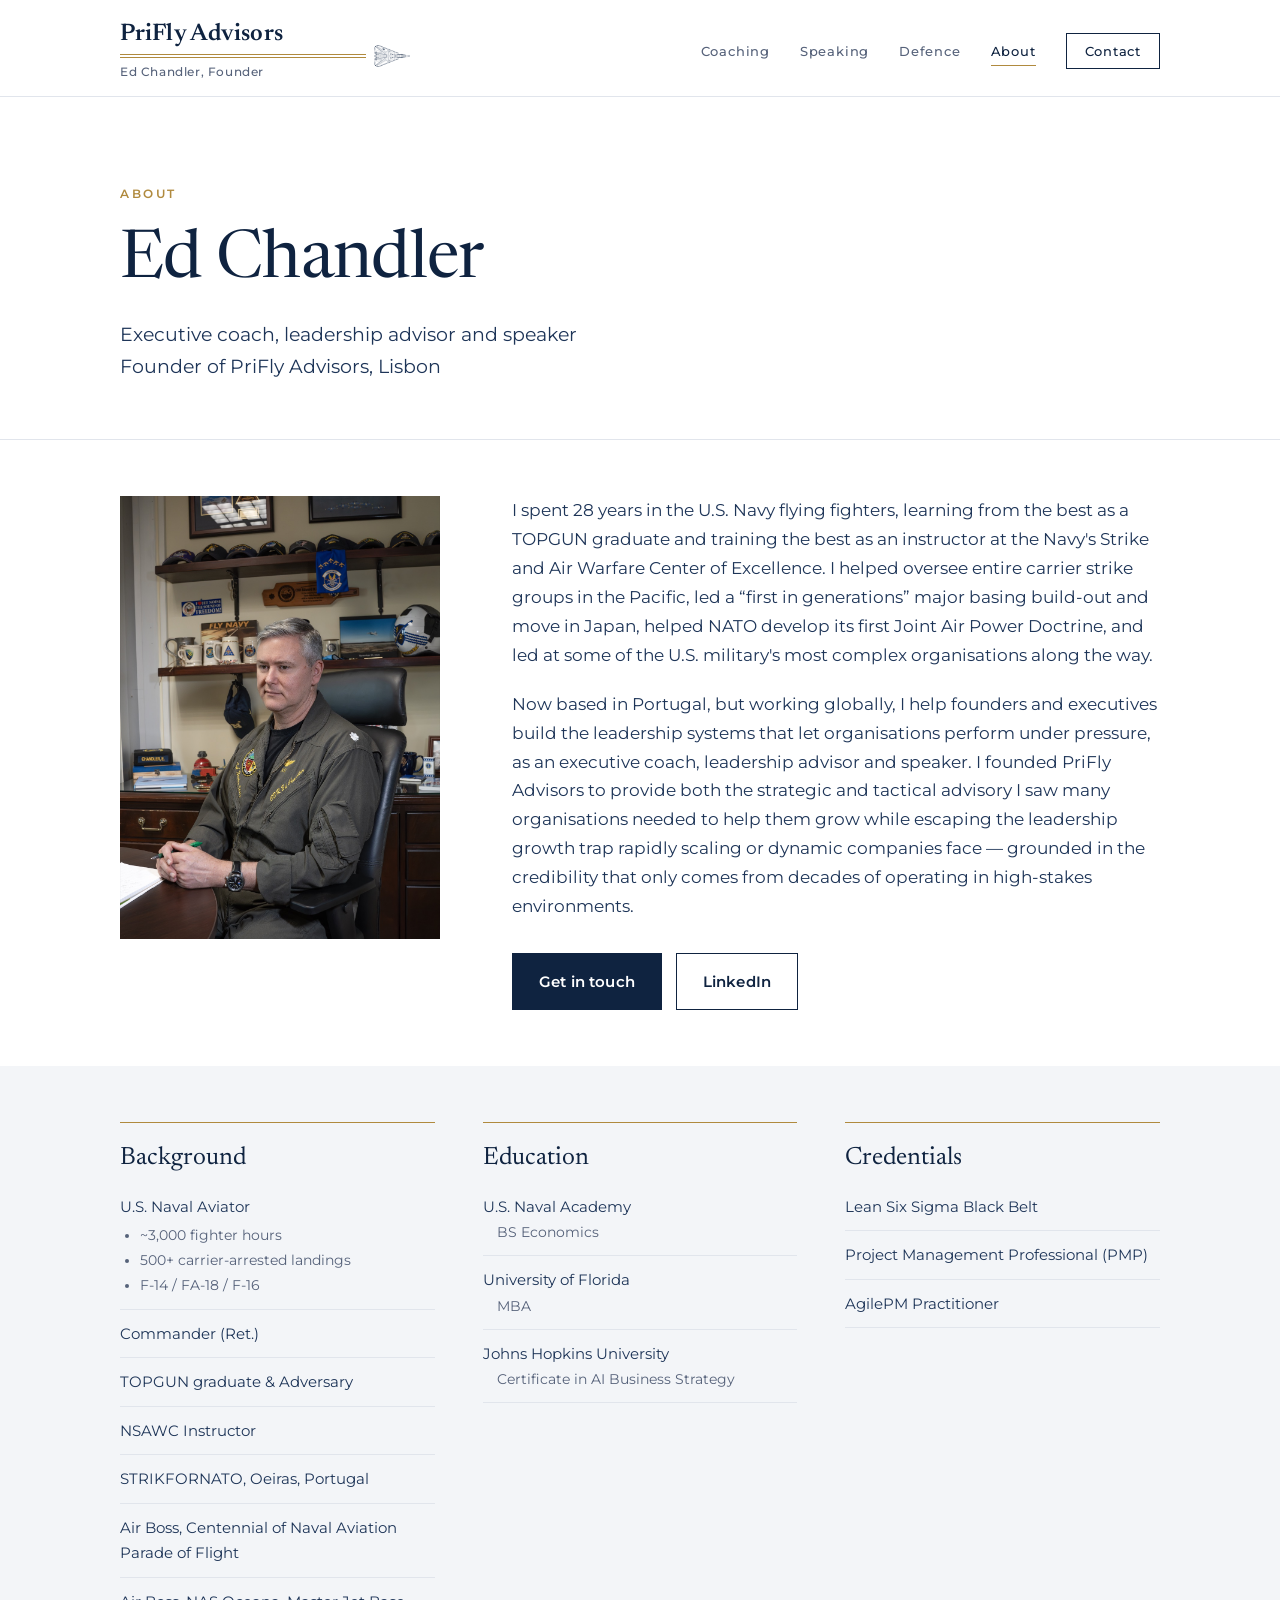
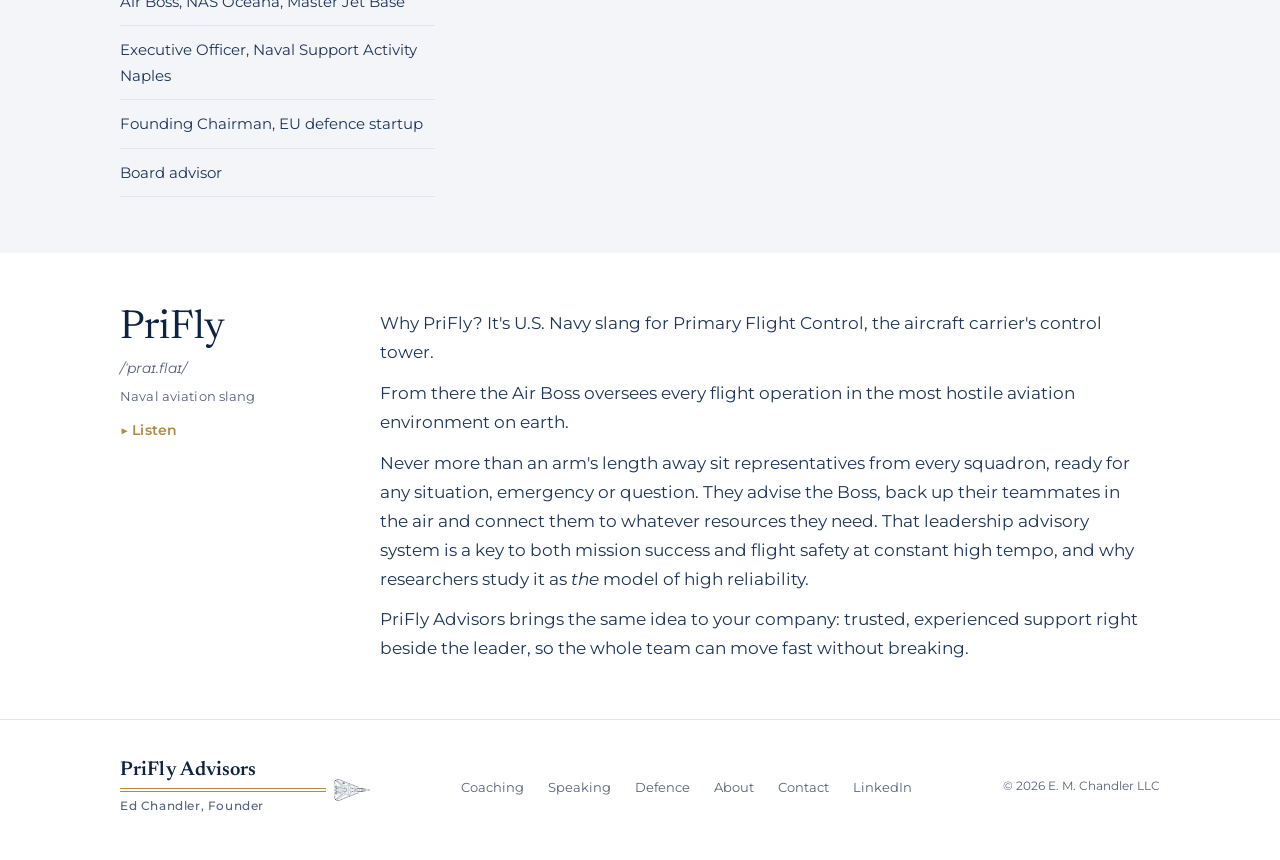
==== commit 3e1345c9: "Apply the "It looks like AI built this" pass from Ed's review Sentence-case buttons and links with n" ====
--- a/about.html
+++ b/about.html
@@ -4,7 +4,7 @@
 <body>
 <header><div class="wrap"><a class="brand" href="index.html" aria-label="PriFly Advisors, Ed Chandler, Founder: home"><span class="firm-top">PriFly Advisors</span><span class="rulebar"><span class="rule2" aria-hidden="true"></span><img src="images/tomcat.png" alt="" width="39" height="24"></span><span class="founder">Ed Chandler, Founder</span></a><nav aria-label="Main"><ul><li><a href="coaching.html">Coaching</a></li><li><a href="speaking.html">Speaking</a></li><li><a href="defence.html">Defence</a></li><li><a href="about.html" aria-current="page">About</a></li><li><a href="contact.html" class="btn-nav">Contact</a></li></ul></nav></div></header>
 <main>
-<div class="phead"><div class="wrap"><span class="eyebrow">About</span><h1>Ed Chandler</h1><p class="lede"><span class="nw">Executive coach, leadership advisor and speaker</span> · <span class="nw">Founder of PriFly Advisors · Lisbon</span></p></div></div>
+<div class="phead"><div class="wrap"><span class="eyebrow">About</span><h1>Ed Chandler</h1><p class="lede"><span class="nw">Executive coach, leadership advisor and speaker</span><br><span class="nw">Founder of PriFly Advisors, Lisbon</span></p></div></div>
 <section class="tight"><div class="wrap about-grid">
   <div>
     <figure class="portrait"><img src="images/ed-chandler-navy-career-desk.jpg" alt="Ed Chandler at his desk, with plaques and photos from his Navy career on the wall behind him"></figure>
@@ -12,7 +12,7 @@
   <div class="prose">
     <p>I spent 28 years in the U.S. Navy flying fighters, learning from the best as a TOPGUN graduate and training the best as an instructor at the Navy's Strike and Air Warfare Center of Excellence. I helped oversee entire carrier strike groups in the Pacific, led a “first in generations” major basing build-out and move in Japan, helped NATO develop its first Joint Air Power Doctrine, and led at some of the U.S. military's most complex organisations along the way.</p>
     <p>Now based in Portugal, but working globally, I help founders and executives build the leadership systems that let organisations perform under pressure, as an executive coach, leadership advisor and speaker. I founded PriFly Advisors to provide both the strategic and tactical advisory I saw many organisations needed to help them grow while escaping the leadership growth trap rapidly scaling or dynamic companies face — grounded in the credibility that only comes from decades of operating in high-stakes environments.</p>
-    <div class="actions" style="margin-top:12px"><a class="btn" href="contact.html">Get in touch →</a><a class="btn ghost" href="https://www.linkedin.com/in/edchandler96/" rel="noopener">LinkedIn</a></div>
+    <div class="actions" style="margin-top:12px"><a class="btn" href="contact.html">Get in touch</a><a class="btn ghost" href="https://www.linkedin.com/in/edchandler96/" rel="noopener">LinkedIn</a></div>
   </div>
 </div></section>
 <section class="band tight"><div class="wrap cols3 bio-facts">
@@ -25,7 +25,8 @@
     <li>Air Boss, Centennial of Naval Aviation Parade of Flight</li>
     <li>Air Boss, NAS Oceana, Master Jet Base</li>
     <li>Executive Officer, Naval Support Activity Naples</li>
-    <li>Founding Chairman, EU defence startup · Board advisor</li>
+    <li>Founding Chairman, EU defence startup</li>
+    <li>Board advisor</li>
   </ul></div>
   <div><h3>Education</h3><ul class="cred">
     <li>U.S. Naval Academy<span class="sub">BS Economics</span></li>
--- a/style.css
+++ b/style.css
@@ -48,8 +48,8 @@
   .btn.ghost{background:transparent;color:var(--ink)}
   .btn.ghost:hover{background:var(--mist)}
   .actions{display:flex;gap:14px;flex-wrap:wrap}
-  section{padding:96px 0}
-  section.tight{padding:64px 0}
+  section{padding:56px 0}   /* AI-look pass, Ed 2026-09-15: was 96 */
+  section.tight{padding:56px 0}   /* AI-look pass: was 64 */
   /* Ed, 2026-09-15: less white space in Speaking's Formats and Recent appearances */
   section.tight .sec-head{margin-bottom:28px}
   section.tight .cols2 > div{padding-top:24px;padding-bottom:24px}
@@ -141,6 +141,16 @@
   /* Ed, 2026-09-15: Defence fits one desktop screen without scrolling */
   section.snug{padding:40px 0 48px}
   .phead:has(+ section.snug){padding-bottom:36px}
+  /* Ed, 2026-09-15: Contact fits one desktop screen without scrolling */
+  .contact-form .form{gap:14px;max-width:none}
+  .contact-form .form .row{gap:14px}
+  .contact-form .form .row3{grid-template-columns:repeat(3,1fr)}
+  .contact-form .form label{gap:6px}
+  .contact-form .form input,.contact-form .form select{padding:10px 12px}
+  .contact-form .form textarea{min-height:80px;padding:10px 12px}
+  section.snug.contact-form{padding:32px 0 40px}
+  .phead:has(+ section.contact-form){padding-top:56px}
+  @media (max-width:900px){.contact-form .form .row3{grid-template-columns:1fr}}
   /* Ed, 2026-09-15: About — no orphaned "Lisbon", facts as three columns */
   .nw{white-space:nowrap}
   @media (max-width:600px){.nw{white-space:normal}}   /* a phone is narrower than "Executive coach, leadership advisor and speaker" */
@@ -215,7 +225,7 @@
     .cols2{grid-template-columns:1fr}
     .cols2 > div,.cols2 > div:nth-child(even){padding:28px 0;border-left:0}
     .form .row{grid-template-columns:1fr}
-    section{padding:64px 0}
+    section{padding:56px 0}
     .phead{padding:56px 0 40px}
     .dates td:first-child{width:120px}
   }
@@ -356,3 +366,68 @@
 
   /* ---- No rule under the last step: the section break already does that job ---- */
   .steps > li:last-child{border-bottom:0;padding-bottom:0}
+
+  /* ---- "It looks like AI built this" pass (Ed, 2026-09-15; decisions in online-presence copy/priflyadvisors-com.md) ---- */
+  /* Buttons and links in sentence case; the arrows are gone from the build */
+  .btn,.index .go{text-transform:none;letter-spacing:.01em;font-size:15px}
+  .index .go{text-decoration:underline;text-decoration-color:var(--gold);text-decoration-thickness:1px;text-underline-offset:6px}
+  /* Gold words in headings stay gold, set upright */
+  h1 em,h2 em{font-style:normal}
+
+  /* Home: Goldsmith quote on one line, attribution beneath it aligned to the quote's right end */
+  .quote-band .wrap{display:grid;justify-content:start}
+  .quote-band blockquote{max-width:none;text-wrap:balance}
+  @media (min-width:901px){.quote-band blockquote{white-space:nowrap}}
+  .quote-band cite{text-align:right}
+  /* Home photo row: the Tomcat large on the left, the other two stacked; no captions (files cropped to their frames) */
+  @media (min-width:901px){
+    .photo-row{grid-template-columns:2fr 1fr;gap:20px 24px}
+    .photo-row figure:first-child{grid-row:1 / span 2;position:relative;overflow:hidden}
+    .photo-row figure:first-child img{position:absolute;inset:0;width:100%;height:100%;aspect-ratio:auto;object-fit:cover}
+  }
+  /* Home: tighter space around "Who I work for" */
+  section.who{padding:48px 0 56px}
+  section.who .sec-head{margin-bottom:28px}
+
+  /* Coaching: "Why me" bracketed by then and now */
+  .why-grid{display:grid;grid-template-columns:210px 1fr 210px;grid-template-areas:"then head now" "then text now";column-gap:48px;align-items:center}
+  .why-grid .sec-head{grid-area:head;margin-bottom:20px;align-self:end}
+  .why-grid .prose{grid-area:text;align-self:start}
+  .why-grid figure{margin:0}
+  .why-grid .why-then{grid-area:then}
+  .why-grid .why-now{grid-area:now}
+  .why-grid img{display:block;width:100%;aspect-ratio:4/5;object-fit:cover}
+  @media (max-width:900px){
+    .why-grid{grid-template-columns:1fr 1fr;grid-template-areas:"then now" "head head" "text text";column-gap:16px}
+    .why-grid figure{margin-bottom:28px}
+  }
+  /* Coaching: "What I look at" rows spaced so its bottom line meets the line between steps 2 and 3 */
+  @media (min-width:901px){.asks li{padding-top:23.6px;padding-bottom:23.6px}}
+  /* Coaching: the Truman trap photo fills from 24px under the list to the bottom of step 3 */
+  .asks-photo{margin:24px 0 0}
+  .asks-photo img{display:block;width:100%;aspect-ratio:2/1;object-fit:cover;object-position:50% 45%}
+  @media (min-width:901px){
+    .two-col{align-items:stretch}
+    .two-col > div:first-child{display:flex;flex-direction:column}
+    .asks-photo{flex:1;min-height:0;position:relative}
+    .asks-photo img{position:absolute;inset:0;height:100%;aspect-ratio:auto}
+  }
+
+  /* Speaking: talk labels in normal case; subtitles upright; bio without the gold rule */
+  .talk .eyebrow{text-transform:none;letter-spacing:.01em;font-size:14px}
+  .talk .subt{font-style:normal}
+  .kit .bio{border-left:0;padding-left:0}
+
+  /* Defence: headline on two lines, the gold line kept on one line on desktop; no divider between the columns */
+  .phead h1:has(br){max-width:none}
+  @media (min-width:901px){.phead h1:has(br) em{white-space:nowrap}}
+  .cols2.plain > div:nth-child(even){border-left:0}
+
+  /* About: "Naval aviation slang" and "Listen" in normal case */
+  .define .src{text-transform:none;letter-spacing:.01em;font-size:13px}
+  .define .listen{text-transform:none;letter-spacing:.01em;font-size:14px}
+
+  /* Contact: labels in normal case; "(speaking only)" beside "Event date" */
+  .contact-form .eyebrow{text-transform:none;letter-spacing:.01em;font-size:13px}
+  .form label{text-transform:none;letter-spacing:.01em;font-size:13px}
+  .form .hint{display:inline;margin-left:4px}
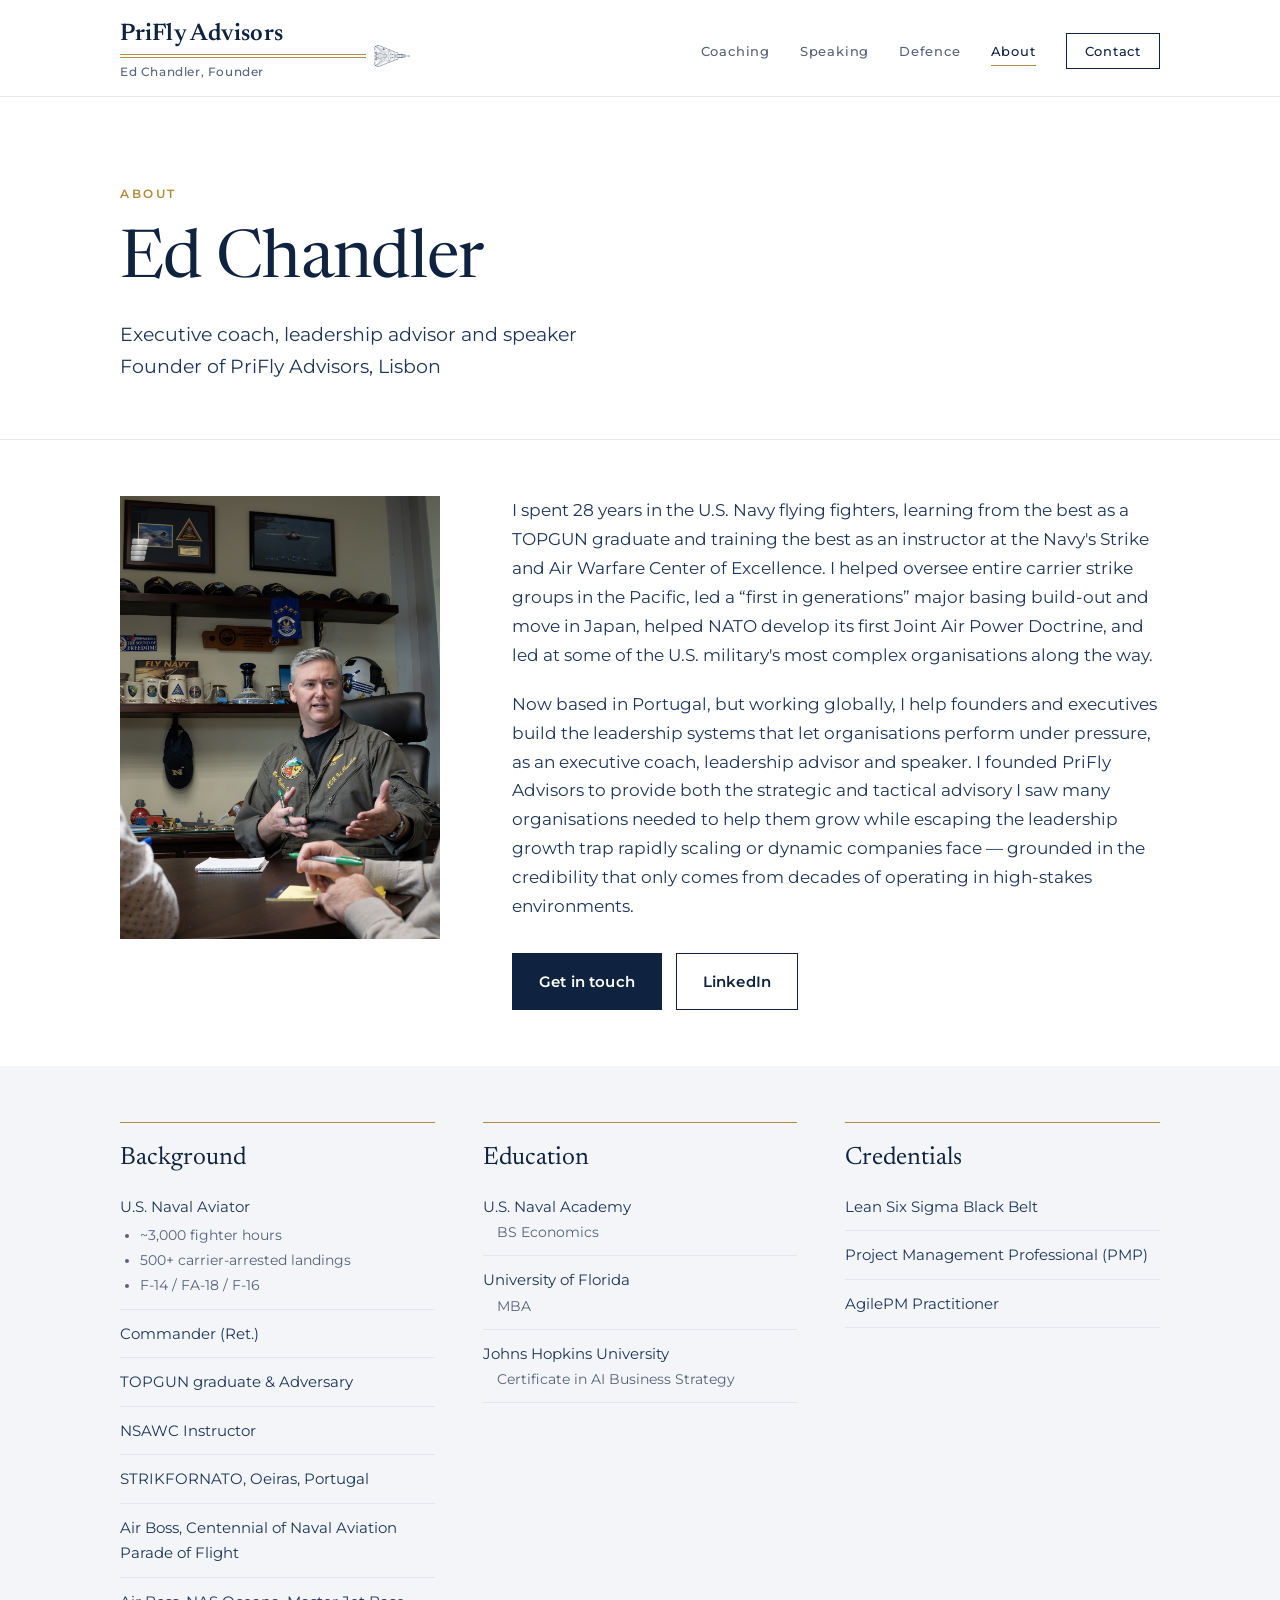
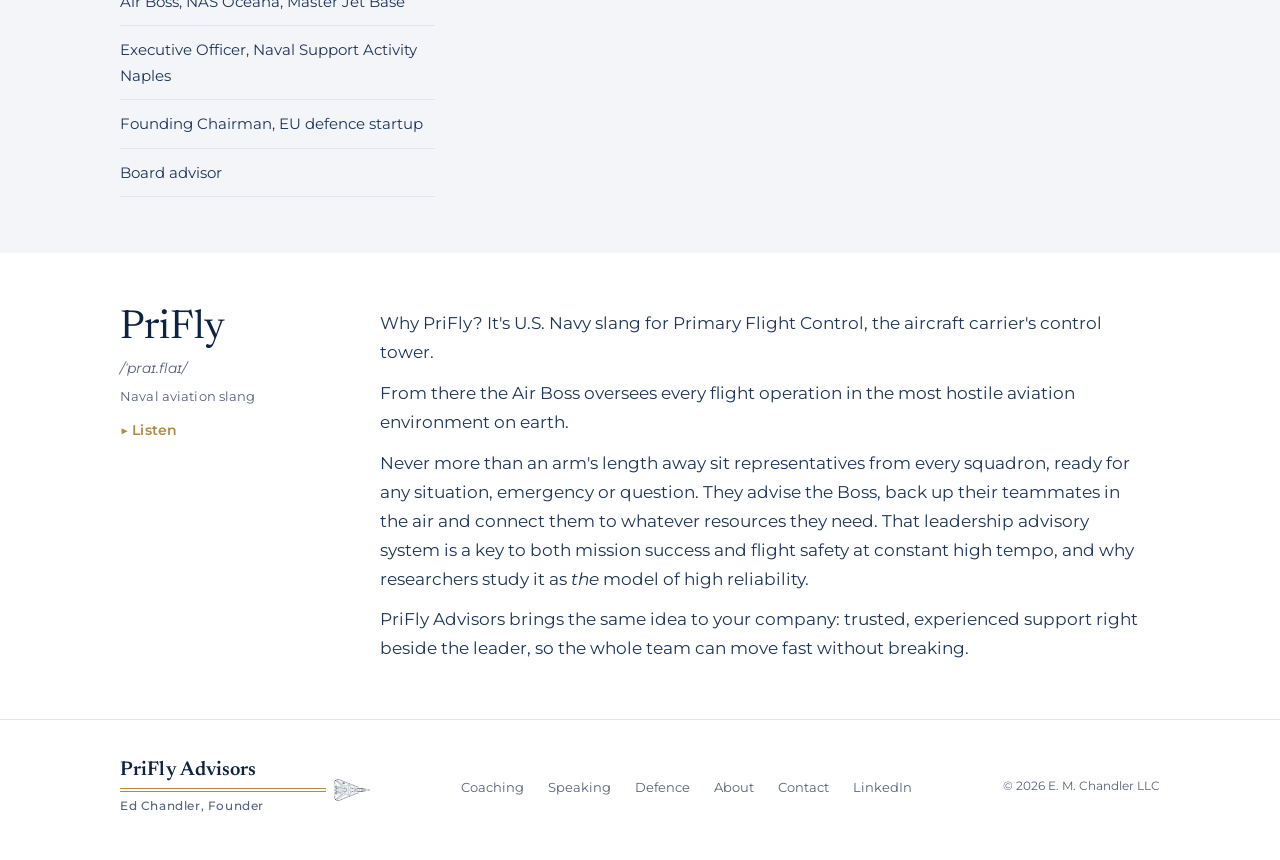
==== commit def09874: "Replace the About photo with one where Ed is in conversation Launch feedback from a friend: in the d" ====
--- a/about.html
+++ b/about.html
@@ -7,7 +7,7 @@
 <div class="phead"><div class="wrap"><span class="eyebrow">About</span><h1>Ed Chandler</h1><p class="lede"><span class="nw">Executive coach, leadership advisor and speaker</span><br><span class="nw">Founder of PriFly Advisors, Lisbon</span></p></div></div>
 <section class="tight"><div class="wrap about-grid">
   <div>
-    <figure class="portrait"><img src="images/ed-chandler-navy-career-desk.jpg" alt="Ed Chandler at his desk, with plaques and photos from his Navy career on the wall behind him"></figure>
+    <figure class="portrait"><img src="images/ed-chandler-office-conversation.jpg" alt="Ed Chandler mid-conversation in his office, two colleagues at the table and mementos from his Navy career behind him"></figure>
   </div>
   <div class="prose">
     <p>I spent 28 years in the U.S. Navy flying fighters, learning from the best as a TOPGUN graduate and training the best as an instructor at the Navy's Strike and Air Warfare Center of Excellence. I helped oversee entire carrier strike groups in the Pacific, led a “first in generations” major basing build-out and move in Japan, helped NATO develop its first Joint Air Power Doctrine, and led at some of the U.S. military's most complex organisations along the way.</p>
